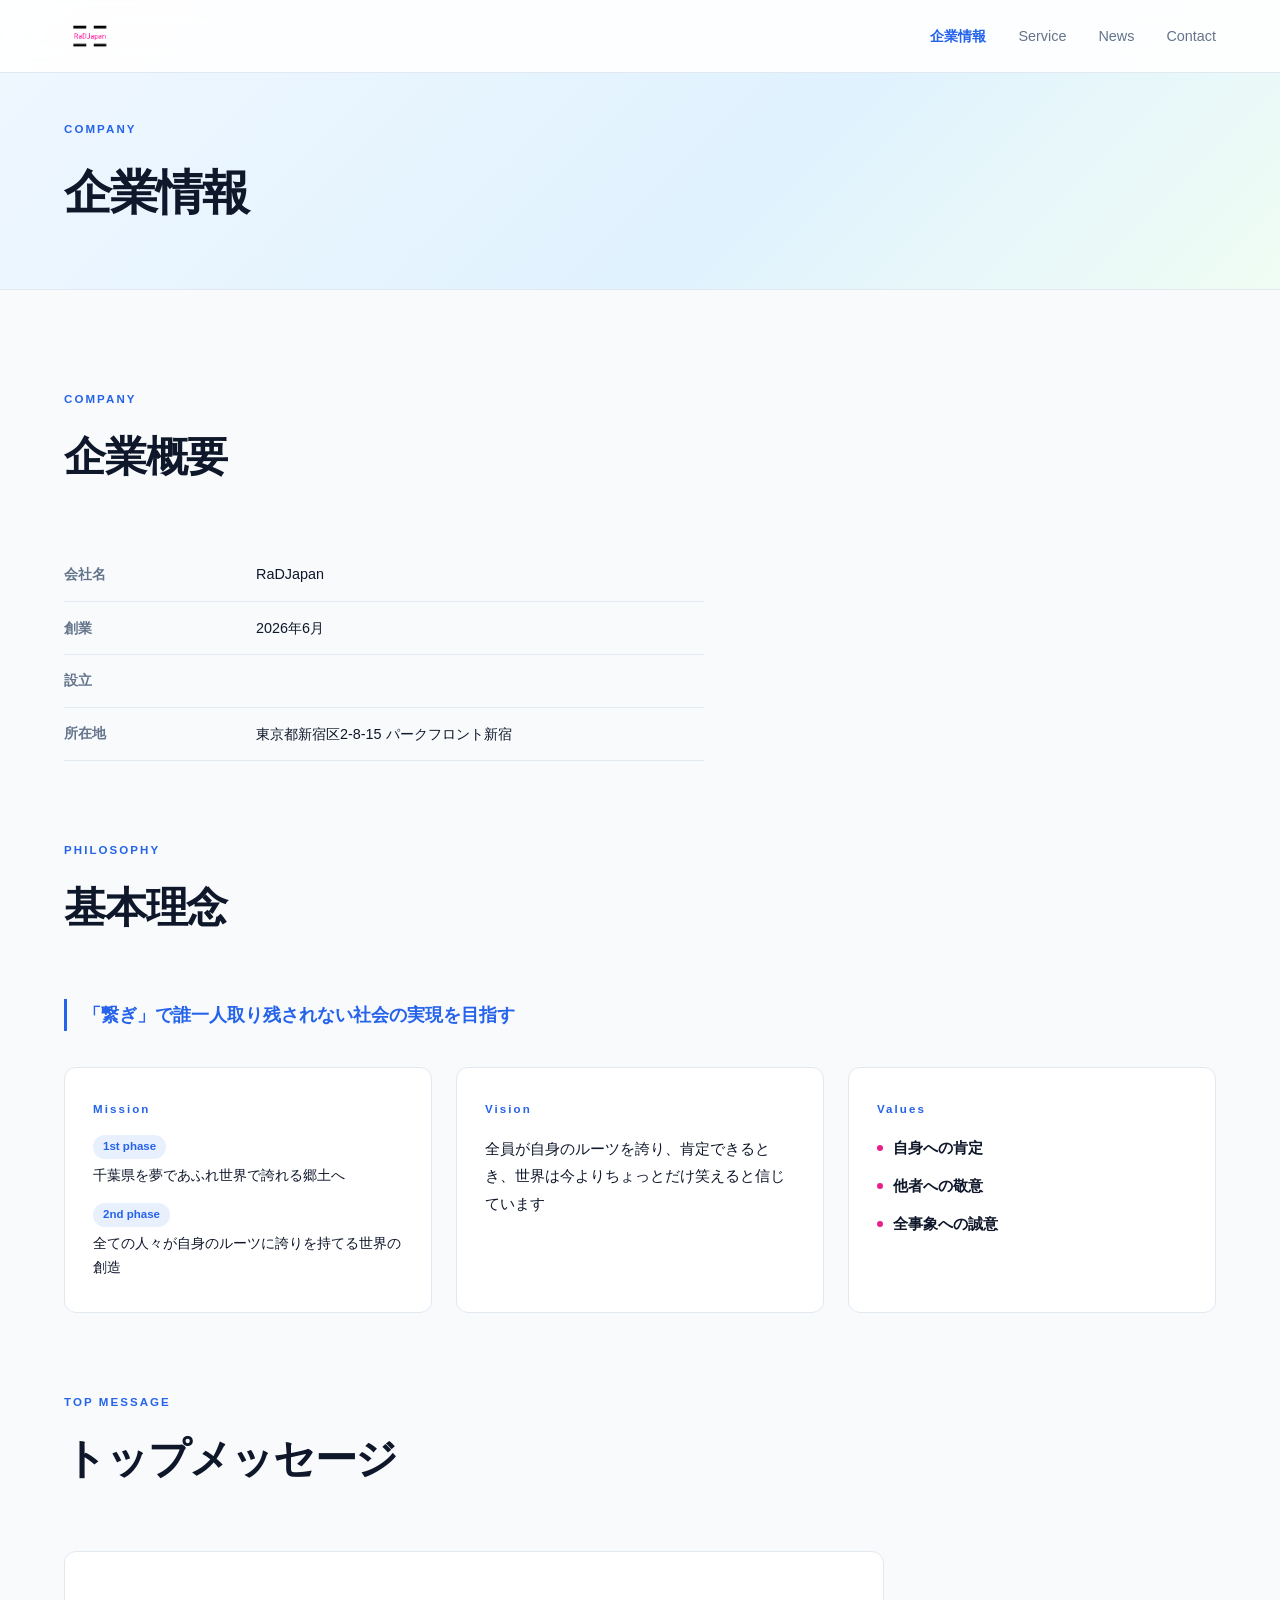
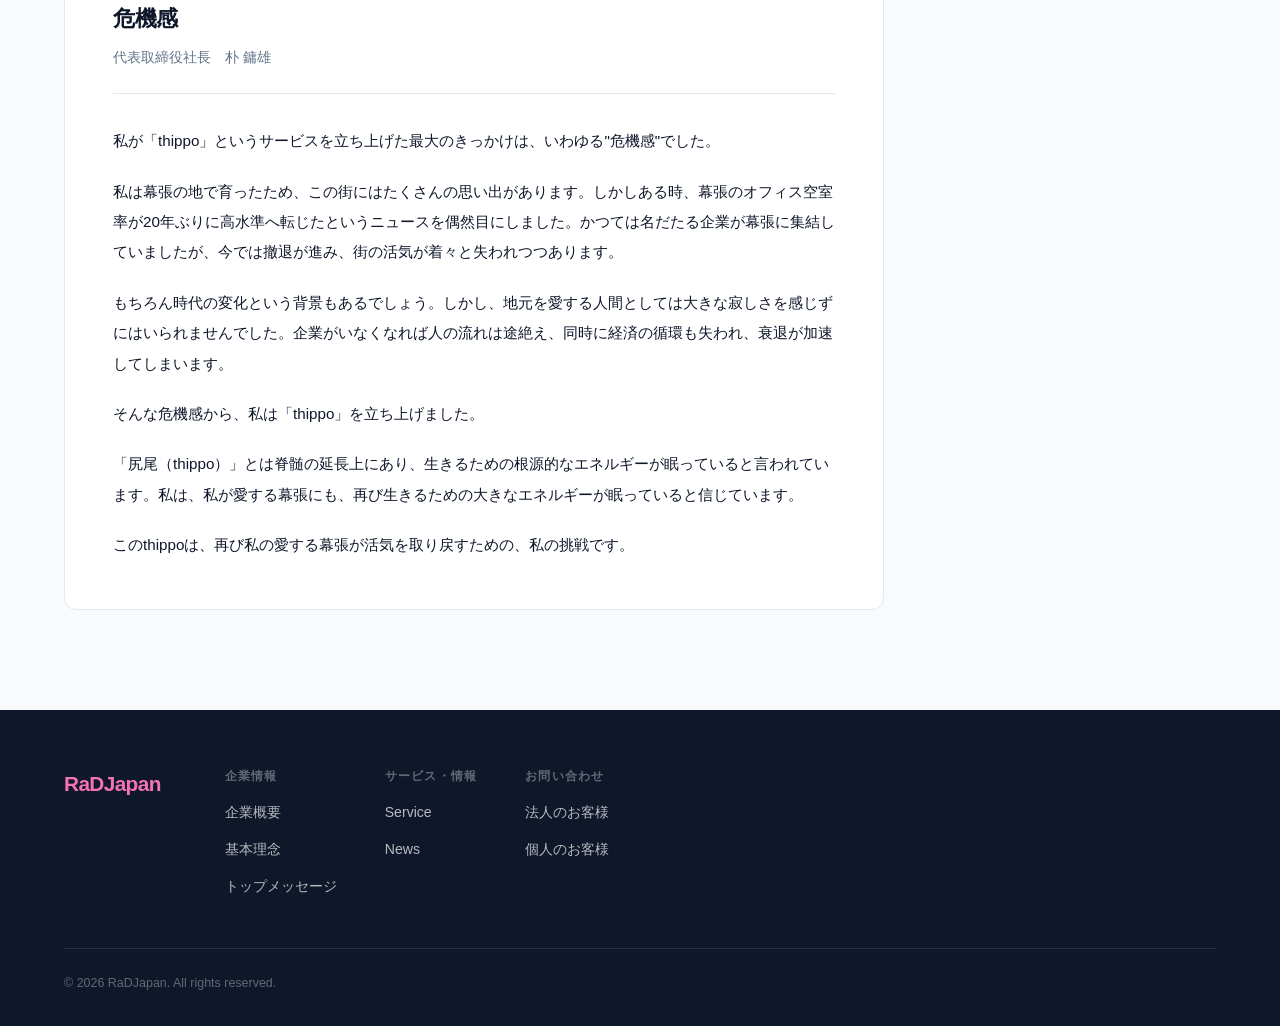
==== company.html @ 6d8f455b "Split into multi-page site: company / service / news / contact Each section is now a separate HTML f" ====
<!DOCTYPE html>
<html lang="ja">
<head>
  <meta charset="UTF-8">
  <meta name="viewport" content="width=device-width, initial-scale=1.0">
  <title>企業情報 | RaDJapan</title>
  <link rel="stylesheet" href="style.css">
</head>
<body>

  <header class="header">
    <nav class="nav">
      <a href="index.html" class="logo"><img src="logo.png" alt="RaDJapan" class="logo-img"></a>
      <ul class="nav-links">
        <li><a href="company.html" class="nav-active">企業情報</a></li>
        <li><a href="service.html">Service</a></li>
        <li><a href="news.html">News</a></li>
        <li><a href="contact.html">Contact</a></li>
      </ul>
      <button class="hamburger" aria-label="メニュー">
        <span></span><span></span><span></span>
      </button>
    </nav>
  </header>

  <div class="page-hero">
    <div class="container">
      <p class="page-hero-label">COMPANY</p>
      <h1 class="page-hero-title">企業情報</h1>
    </div>
  </div>

  <main class="company page-main" id="company">
    <div class="container">

      <!-- 企業概要 -->
      <div class="company-block">
        <div class="section-header left">
          <p class="section-label">COMPANY</p>
          <h2>企業概要</h2>
        </div>
        <table class="about-table">
          <tbody>
            <tr><th>会社名</th><td>RaDJapan</td></tr>
            <tr><th>創業</th><td>2026年6月</td></tr>
            <tr><th>設立</th><td></td></tr>
            <tr><th>所在地</th><td>東京都新宿区2-8-15 パークフロント新宿</td></tr>
          </tbody>
        </table>
      </div>

      <!-- 基本理念 -->
      <div class="company-block" id="philosophy">
        <div class="section-header left">
          <p class="section-label">PHILOSOPHY</p>
          <h2>基本理念</h2>
        </div>
        <p class="philosophy-tagline">「繋ぎ」で誰一人取り残されない社会の実現を目指す</p>
        <div class="philosophy-grid">
          <div class="philosophy-card">
            <p class="phil-label">Mission</p>
            <div class="phil-phases">
              <div class="phil-phase">
                <span class="phase-tag">1st phase</span>
                <p>千葉県を夢であふれ世界で誇れる郷土へ</p>
              </div>
              <div class="phil-phase">
                <span class="phase-tag">2nd phase</span>
                <p>全ての人々が自身のルーツに誇りを持てる世界の創造</p>
              </div>
            </div>
          </div>
          <div class="philosophy-card">
            <p class="phil-label">Vision</p>
            <p class="phil-body">全員が自身のルーツを誇り、肯定できるとき、世界は今よりちょっとだけ笑えると信じています</p>
          </div>
          <div class="philosophy-card">
            <p class="phil-label">Values</p>
            <ul class="values-list">
              <li>自身への肯定</li>
              <li>他者への敬意</li>
              <li>全事象への誠意</li>
            </ul>
          </div>
        </div>
      </div>

      <!-- トップメッセージ -->
      <div class="company-block" id="message">
        <div class="section-header left">
          <p class="section-label">TOP MESSAGE</p>
          <h2>トップメッセージ</h2>
        </div>
        <div class="message-box">
          <div class="message-meta">
            <p class="message-title-label">危機感</p>
            <p class="message-author">代表取締役社長　朴 鏞雄</p>
          </div>
          <div class="message-body">
            <p>私が「thippo」というサービスを立ち上げた最大のきっかけは、いわゆる"危機感"でした。</p>
            <p>私は幕張の地で育ったため、この街にはたくさんの思い出があります。しかしある時、幕張のオフィス空室率が20年ぶりに高水準へ転じたというニュースを偶然目にしました。かつては名だたる企業が幕張に集結していましたが、今では撤退が進み、街の活気が着々と失われつつあります。</p>
            <p>もちろん時代の変化という背景もあるでしょう。しかし、地元を愛する人間としては大きな寂しさを感じずにはいられませんでした。企業がいなくなれば人の流れは途絶え、同時に経済の循環も失われ、衰退が加速してしまいます。</p>
            <p>そんな危機感から、私は「thippo」を立ち上げました。</p>
            <p>「尻尾（thippo）」とは脊髄の延長上にあり、生きるための根源的なエネルギーが眠っていると言われています。私は、私が愛する幕張にも、再び生きるための大きなエネルギーが眠っていると信じています。</p>
            <p>このthippoは、再び私の愛する幕張が活気を取り戻すための、私の挑戦です。</p>
          </div>
        </div>
      </div>

    </div>
  </main>

  <footer class="footer">
    <div class="container">
      <div class="footer-top">
        <p class="footer-logo">RaDJapan</p>
        <nav class="footer-nav">
          <div class="footer-nav-col">
            <p class="footer-nav-head">企業情報</p>
            <ul>
              <li><a href="company.html#company">企業概要</a></li>
              <li><a href="company.html#philosophy">基本理念</a></li>
              <li><a href="company.html#message">トップメッセージ</a></li>
            </ul>
          </div>
          <div class="footer-nav-col">
            <p class="footer-nav-head">サービス・情報</p>
            <ul>
              <li><a href="service.html">Service</a></li>
              <li><a href="news.html">News</a></li>
            </ul>
          </div>
          <div class="footer-nav-col">
            <p class="footer-nav-head">お問い合わせ</p>
            <ul>
              <li><a href="contact.html#contact-corporate">法人のお客様</a></li>
              <li><a href="contact.html#contact-individual">個人のお客様</a></li>
            </ul>
          </div>
        </nav>
      </div>
      <div class="footer-bottom">
        <p>&copy; 2026 RaDJapan. All rights reserved.</p>
      </div>
    </div>
  </footer>

  <script src="script.js"></script>
</body>
</html>
---- style.css ----
*, *::before, *::after { box-sizing: border-box; margin: 0; padding: 0; }

:root {
  --primary: #2563eb;
  --primary-dark: #1d4ed8;
  --text: #0f172a;
  --text-muted: #64748b;
  --bg: #ffffff;
  --bg-alt: #f8fafc;
  --border: #e2e8f0;
  --radius: 12px;
  --shadow: 0 4px 24px rgba(15,23,42,0.08);
}

html { scroll-behavior: smooth; }

body {
  font-family: 'Hiragino Kaku Gothic ProN', 'Hiragino Sans', 'Noto Sans JP', sans-serif;
  color: var(--text);
  background: var(--bg);
  line-height: 1.7;
}

/* ========== HEADER ========== */
.header {
  position: fixed;
  top: 0; left: 0; right: 0;
  z-index: 100;
  background: rgba(255,255,255,0.9);
  backdrop-filter: blur(12px);
  border-bottom: 1px solid var(--border);
}

.nav {
  max-width: 1200px;
  margin: 0 auto;
  padding: 0 24px;
  height: 72px;
  display: flex;
  align-items: center;
  justify-content: space-between;
}

.logo {
  text-decoration: none;
  display: flex;
  align-items: center;
}

.logo-img {
  height: 52px;
  width: auto;
  display: block;
}

.nav-links {
  list-style: none;
  display: flex;
  align-items: center;
  gap: 32px;
}

.nav-links a {
  text-decoration: none;
  color: var(--text-muted);
  font-size: 0.9rem;
  font-weight: 500;
  transition: color 0.2s;
}

.nav-links a:hover { color: var(--primary); }

.hamburger {
  display: flex;
  flex-direction: column;
  gap: 5px;
  background: none;
  border: none;
  cursor: pointer;
  padding: 4px;
  margin-left: 24px;
}

.hamburger span {
  display: block;
  width: 22px;
  height: 2px;
  background: var(--text);
  border-radius: 2px;
  transition: 0.3s;
}

/* ========== NAV ACTIVE ========== */
.nav-active {
  color: var(--primary) !important;
  font-weight: 700 !important;
}

/* ========== PAGE HERO ========== */
.page-hero {
  padding: 120px 0 56px;
  background: linear-gradient(135deg, #f0f7ff 0%, #e0f2fe 60%, #f0fdf4 100%);
  border-bottom: 1px solid var(--border);
}

.page-hero-label {
  font-size: 0.72rem;
  font-weight: 800;
  letter-spacing: 0.18em;
  color: var(--primary);
  margin-bottom: 12px;
}

.page-hero-title {
  font-size: clamp(2rem, 5vw, 3rem);
  font-weight: 900;
  letter-spacing: -0.04em;
  color: var(--text);
}

.page-main {
  padding: 80px 0 100px;
}

/* ========== HERO ========== */
.hero {
  position: relative;
  min-height: 100vh;
  display: flex;
  align-items: center;
  padding: 100px 24px 80px;
  overflow: hidden;
  background: linear-gradient(135deg, #f0f7ff 0%, #e0f2fe 50%, #f0fdf4 100%);
}

.hero-content {
  max-width: 680px;
  margin: 0 auto;
  text-align: center;
  position: relative;
  z-index: 2;
}

.hero-label {
  display: inline-block;
  background: rgba(37,99,235,0.1);
  color: var(--primary);
  font-size: 0.75rem;
  font-weight: 700;
  letter-spacing: 0.12em;
  padding: 6px 16px;
  border-radius: 999px;
  margin-bottom: 32px;
}

.hero-kanji {
  font-family: 'Kaisei HarunoUmi', 'Hiragino Mincho ProN', 'Yu Mincho', serif;
  font-size: clamp(7rem, 18vw, 14rem);
  font-weight: 700;
  line-height: 1;
  color: var(--text);
  letter-spacing: -0.02em;
  margin-bottom: 32px;
  position: relative;
  display: inline-block;
}

.hero-sub {
  font-size: 1.05rem;
  color: var(--text-muted);
  margin-bottom: 40px;
}

.hero-actions {
  display: flex;
  gap: 16px;
  justify-content: center;
  flex-wrap: wrap;
}

.btn-primary {
  background: var(--primary);
  color: #fff;
  padding: 14px 32px;
  border-radius: 999px;
  font-size: 0.95rem;
  font-weight: 700;
  text-decoration: none;
  border: none;
  cursor: pointer;
  transition: background 0.2s, transform 0.15s;
  display: inline-block;
}

.btn-primary:hover { background: var(--primary-dark); transform: translateY(-2px); }

.btn-outline {
  background: transparent;
  color: var(--primary);
  padding: 14px 32px;
  border-radius: 999px;
  font-size: 0.95rem;
  font-weight: 700;
  text-decoration: none;
  border: 2px solid var(--primary);
  transition: background 0.2s, transform 0.15s;
  display: inline-block;
}

.btn-outline:hover { background: rgba(37,99,235,0.06); transform: translateY(-2px); }

.hero-visual { position: absolute; inset: 0; pointer-events: none; }

.orb {
  position: absolute;
  border-radius: 50%;
  filter: blur(60px);
  opacity: 0.35;
  animation: float 8s ease-in-out infinite;
}

.orb-1 { width: 420px; height: 420px; background: radial-gradient(circle, #3b82f6, #06b6d4); top: -80px; right: -60px; animation-delay: 0s; }
.orb-2 { width: 280px; height: 280px; background: radial-gradient(circle, #8b5cf6, #ec4899); bottom: 60px; left: -40px; animation-delay: -3s; }
.orb-3 { width: 180px; height: 180px; background: radial-gradient(circle, #10b981, #06b6d4); top: 40%; right: 15%; animation-delay: -5s; }

@keyframes float {
  0%, 100% { transform: translateY(0) scale(1); }
  50% { transform: translateY(-30px) scale(1.05); }
}

/* ========== CONTAINER ========== */
.container {
  max-width: 1200px;
  margin: 0 auto;
  padding: 0 24px;
}

/* ========== SECTION HEADER ========== */
.section-header { text-align: center; margin-bottom: 56px; }
.section-header.left { text-align: left; }

.section-label {
  font-size: 0.72rem;
  font-weight: 800;
  letter-spacing: 0.18em;
  color: var(--primary);
  margin-bottom: 12px;
}

.section-header h2 {
  font-size: clamp(1.8rem, 3.5vw, 2.6rem);
  font-weight: 900;
  letter-spacing: -0.03em;
  margin-bottom: 16px;
}

.section-desc {
  color: var(--text-muted);
  font-size: 1rem;
  max-width: 560px;
  margin: 0 auto;
}

.section-header.left .section-desc { margin: 0; }

/* ========== COMPANY ========== */
.company {
  padding: 100px 0;
  background: var(--bg-alt);
}

.company-block {
  margin-bottom: 80px;
}

.company-block:last-child { margin-bottom: 0; }

/* 企業概要テーブル */
.about-table {
  width: 100%;
  border-collapse: collapse;
  max-width: 640px;
}

.about-table tr { border-bottom: 1px solid var(--border); }

.about-table th {
  text-align: left;
  font-size: 0.85rem;
  font-weight: 600;
  color: var(--text-muted);
  padding: 14px 0;
  width: 30%;
  white-space: nowrap;
}

.about-table td {
  font-size: 0.9rem;
  padding: 14px 0;
  color: var(--text);
}

/* 基本理念 */
.philosophy-tagline {
  font-size: 1.15rem;
  font-weight: 700;
  color: var(--primary);
  margin-bottom: 36px;
  padding-left: 16px;
  border-left: 3px solid var(--primary);
}

.philosophy-grid {
  display: grid;
  grid-template-columns: repeat(auto-fit, minmax(260px, 1fr));
  gap: 24px;
}

.philosophy-card {
  background: var(--bg);
  border: 1px solid var(--border);
  border-radius: var(--radius);
  padding: 32px 28px;
}

.phil-label {
  font-size: 0.72rem;
  font-weight: 800;
  letter-spacing: 0.18em;
  color: var(--primary);
  margin-bottom: 16px;
}

.phil-body {
  font-size: 0.95rem;
  color: var(--text);
  line-height: 1.8;
}

.phil-phases { display: flex; flex-direction: column; gap: 16px; }

.phil-phase { display: flex; flex-direction: column; gap: 4px; }

.phase-tag {
  display: inline-block;
  font-size: 0.72rem;
  font-weight: 700;
  background: rgba(37,99,235,0.1);
  color: var(--primary);
  padding: 2px 10px;
  border-radius: 999px;
  width: fit-content;
}

.phil-phase p { font-size: 0.9rem; color: var(--text); line-height: 1.7; }

.values-list {
  list-style: none;
  display: flex;
  flex-direction: column;
  gap: 12px;
}

.values-list li {
  font-size: 0.95rem;
  font-weight: 600;
  color: var(--text);
  padding-left: 16px;
  position: relative;
}

.values-list li::before {
  content: '';
  position: absolute;
  left: 0;
  top: 50%;
  transform: translateY(-50%);
  width: 6px;
  height: 6px;
  background: #e91e8c;
  border-radius: 50%;
}

/* トップメッセージ */
.message-box {
  background: var(--bg);
  border: 1px solid var(--border);
  border-radius: var(--radius);
  padding: 48px;
  max-width: 820px;
}

.message-meta {
  margin-bottom: 32px;
  padding-bottom: 24px;
  border-bottom: 1px solid var(--border);
}

.message-title-label {
  font-size: 1.4rem;
  font-weight: 900;
  color: var(--text);
  letter-spacing: -0.02em;
  margin-bottom: 8px;
}

.message-author {
  font-size: 0.85rem;
  color: var(--text-muted);
  font-weight: 500;
}

.message-body {
  display: flex;
  flex-direction: column;
  gap: 20px;
}

.message-body p {
  font-size: 0.95rem;
  line-height: 2;
  color: var(--text);
}

/* ========== SERVICE ========== */
.services {
  padding: 100px 0;
  background: var(--bg);
}

.services-grid {
  display: grid;
  grid-template-columns: repeat(auto-fit, minmax(260px, 1fr));
  gap: 24px;
}

.services-grid--two {
  grid-template-columns: repeat(2, 1fr);
  max-width: 800px;
  margin: 0 auto;
}

.service-card {
  background: var(--bg-alt);
  border: 1px solid var(--border);
  border-radius: var(--radius);
  padding: 36px 32px;
  transition: box-shadow 0.25s, transform 0.25s;
}

.service-card--link {
  text-decoration: none;
  color: inherit;
  display: flex;
  flex-direction: column;
  cursor: pointer;
}

.service-card--link:hover {
  box-shadow: var(--shadow);
  transform: translateY(-4px);
  border-color: var(--primary);
}

.service-icon {
  width: 48px;
  height: 48px;
  background: rgba(37,99,235,0.1);
  border-radius: 12px;
  display: flex;
  align-items: center;
  justify-content: center;
  margin-bottom: 20px;
  color: var(--primary);
}

.service-icon svg { width: 24px; height: 24px; }

.service-card h3 { font-size: 1.1rem; font-weight: 700; margin-bottom: 12px; }
.service-card p { font-size: 0.9rem; color: var(--text-muted); line-height: 1.8; }

.service-link-label {
  margin-top: auto;
  padding-top: 20px;
  font-size: 0.85rem;
  font-weight: 700;
  color: var(--primary);
}

/* ========== NEWS ========== */
.news {
  padding: 100px 0;
  background: var(--bg-alt);
}

.news-empty {
  text-align: center;
  padding: 64px 0;
  color: var(--text-muted);
  font-size: 0.95rem;
  border: 2px dashed var(--border);
  border-radius: var(--radius);
}

/* ========== CONTACT ========== */
.contact {
  padding: 100px 0;
  background: var(--bg);
}

.contact-inner .section-header { margin-bottom: 48px; }

.contact-grid {
  display: grid;
  grid-template-columns: 1fr 1fr;
  gap: 32px;
  align-items: start;
}

.contact-card {
  background: var(--bg-alt);
  border: 1px solid var(--border);
  border-radius: var(--radius);
  padding: 40px 36px;
}

.contact-card--individual {
  display: flex;
  flex-direction: column;
  align-items: flex-start;
  gap: 20px;
}

.contact-card-label {
  font-size: 1rem;
  font-weight: 800;
  color: var(--text);
  margin-bottom: 8px;
  padding-bottom: 16px;
  border-bottom: 2px solid var(--primary);
  width: 100%;
}

.contact-card-desc {
  font-size: 0.9rem;
  color: var(--text-muted);
  line-height: 1.8;
  margin-bottom: 24px;
}

.contact-card--individual .contact-card-desc { margin-bottom: 0; }

.contact-form {
  display: flex;
  flex-direction: column;
  gap: 16px;
}

.form-row {
  display: grid;
  grid-template-columns: 1fr 1fr;
  gap: 16px;
}

.form-group {
  display: flex;
  flex-direction: column;
  gap: 8px;
}

.form-group label {
  font-size: 0.85rem;
  font-weight: 600;
  color: var(--text);
}

.form-group label span { color: #ef4444; margin-left: 2px; }

.form-group input,
.form-group select,
.form-group textarea {
  padding: 12px 16px;
  border: 1.5px solid var(--border);
  border-radius: 8px;
  font-size: 0.95rem;
  font-family: inherit;
  color: var(--text);
  background: var(--bg);
  transition: border-color 0.2s;
  outline: none;
  resize: vertical;
}

.form-group input:focus,
.form-group select:focus,
.form-group textarea:focus {
  border-color: var(--primary);
}

.contact-individual-btn {
  display: inline-block;
  margin-top: 8px;
}

.form-success {
  text-align: center;
  padding: 32px;
  color: #16a34a;
  font-size: 1rem;
  font-weight: 600;
}

/* ========== FOOTER ========== */
.footer {
  background: var(--text);
  color: rgba(255,255,255,0.6);
  padding: 56px 0 32px;
}

.footer-top {
  display: flex;
  gap: 64px;
  align-items: flex-start;
  margin-bottom: 48px;
  flex-wrap: wrap;
}

.footer-logo {
  font-size: 1.3rem;
  font-weight: 800;
  color: #f472b6;
  letter-spacing: -0.03em;
  flex-shrink: 0;
}

.footer-nav {
  display: flex;
  gap: 48px;
  flex-wrap: wrap;
  flex: 1;
}

.footer-nav-col ul {
  list-style: none;
  display: flex;
  flex-direction: column;
  gap: 10px;
  margin-top: 12px;
}

.footer-nav-head {
  font-size: 0.75rem;
  font-weight: 700;
  letter-spacing: 0.1em;
  color: rgba(255,255,255,0.35);
}

.footer-nav-col a {
  text-decoration: none;
  color: rgba(255,255,255,0.7);
  font-size: 0.88rem;
  transition: color 0.2s;
}

.footer-nav-col a:hover { color: #fff; }

.footer-bottom {
  border-top: 1px solid rgba(255,255,255,0.1);
  padding-top: 24px;
  font-size: 0.78rem;
  color: rgba(255,255,255,0.35);
}

/* ========== RESPONSIVE ========== */
/* ハンバーガーは常時表示、PCではnav-linksを出す */
@media (min-width: 769px) {
  .nav-links { display: flex !important; }
  .hamburger { display: none; }
}

@media (max-width: 768px) {
  .nav-links {
    display: none;
    flex-direction: column;
    position: absolute;
    top: 72px; left: 0; right: 0;
    background: #fff;
    border-bottom: 1px solid var(--border);
    padding: 24px;
    gap: 20px;
    z-index: 99;
    box-shadow: 0 8px 24px rgba(15,23,42,0.1);
  }

  .nav-links.open { display: flex !important; }

  .nav-links a {
    font-size: 1rem;
    color: var(--text);
  }

  .contact-grid { grid-template-columns: 1fr; }
  .form-row { grid-template-columns: 1fr; }
  .message-box { padding: 28px 20px; }
  .services-grid--two { grid-template-columns: 1fr; }
  .footer-top { flex-direction: column; gap: 32px; }
  .footer-nav { gap: 32px; }
}
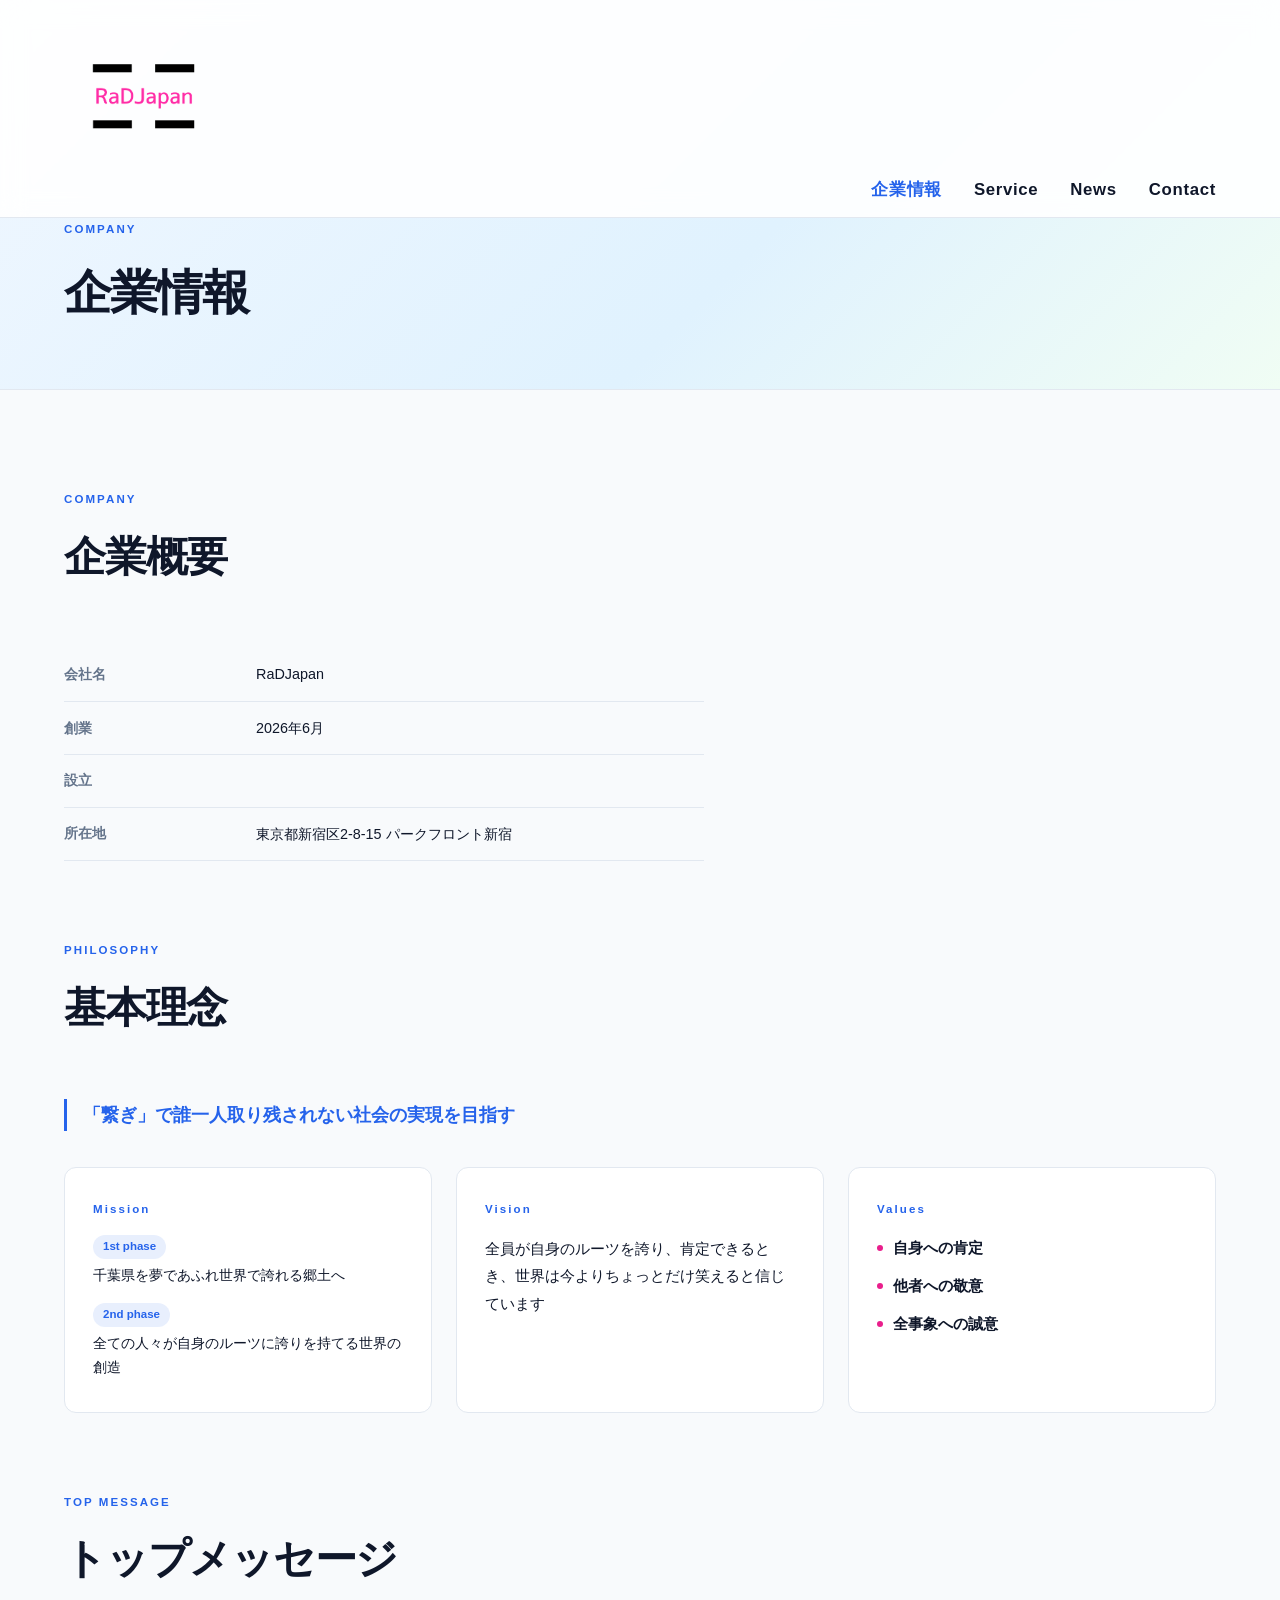
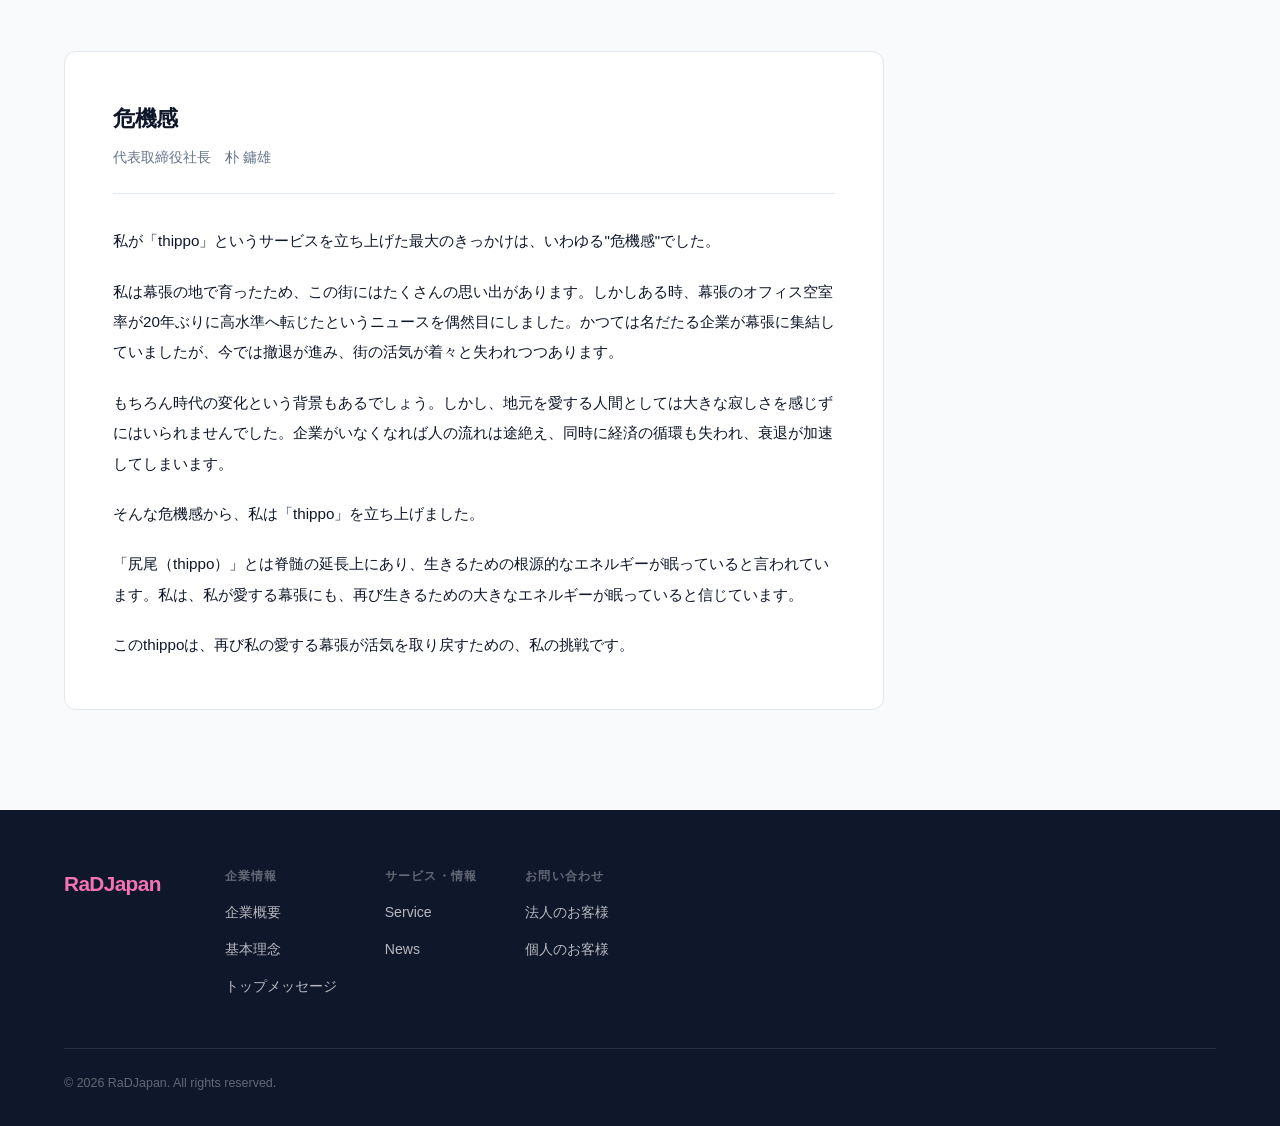
==== commit 5cd9831c: "Transparent logo, 2x size, nav links bolder/larger at header bottom - White background removed from " ====
--- a/company.html
+++ b/company.html
@@ -10,7 +10,7 @@
 
   <header class="header">
     <nav class="nav">
-      <a href="index.html" class="logo"><img src="logo.png" alt="RaDJapan" class="logo-img"></a>
+      <a href="index.html" class="logo"><img src="logo-transparent.png" alt="RaDJapan" class="logo-img"></a>
       <ul class="nav-links">
         <li><a href="company.html" class="nav-active">企業情報</a></li>
         <li><a href="service.html">Service</a></li>
--- a/style.css
+++ b/style.css
@@ -34,11 +34,21 @@
 .nav {
   max-width: 1200px;
   margin: 0 auto;
-  padding: 0 24px;
-  height: 72px;
-  display: flex;
-  align-items: center;
-  justify-content: space-between;
+  padding: 16px 24px 0;
+  min-height: 200px;
+  display: flex;
+  flex-direction: column;
+  align-items: flex-start;
+}
+
+.nav > .logo {
+  margin-bottom: auto;
+}
+
+.nav > .nav-links,
+.nav > .hamburger {
+  align-self: flex-end;
+  margin-bottom: 12px;
 }
 
 .logo {
@@ -48,7 +58,7 @@
 }
 
 .logo-img {
-  height: 52px;
+  height: 160px;
   width: auto;
   display: block;
 }
@@ -62,9 +72,10 @@
 
 .nav-links a {
   text-decoration: none;
-  color: var(--text-muted);
-  font-size: 0.9rem;
-  font-weight: 500;
+  color: var(--text);
+  font-size: 1.05rem;
+  font-weight: 800;
+  letter-spacing: 0.04em;
   transition: color 0.2s;
 }
 
@@ -98,7 +109,7 @@
 
 /* ========== PAGE HERO ========== */
 .page-hero {
-  padding: 120px 0 56px;
+  padding: 220px 0 56px;
   background: linear-gradient(135deg, #f0f7ff 0%, #e0f2fe 60%, #f0fdf4 100%);
   border-bottom: 1px solid var(--border);
 }
@@ -128,7 +139,7 @@
   min-height: 100vh;
   display: flex;
   align-items: center;
-  padding: 100px 24px 80px;
+  padding: 220px 24px 80px;
   overflow: hidden;
   background: linear-gradient(135deg, #f0f7ff 0%, #e0f2fe 50%, #f0fdf4 100%);
 }
@@ -683,7 +694,7 @@
     display: none;
     flex-direction: column;
     position: absolute;
-    top: 72px; left: 0; right: 0;
+    top: 200px; left: 0; right: 0;
     background: #fff;
     border-bottom: 1px solid var(--border);
     padding: 24px;
